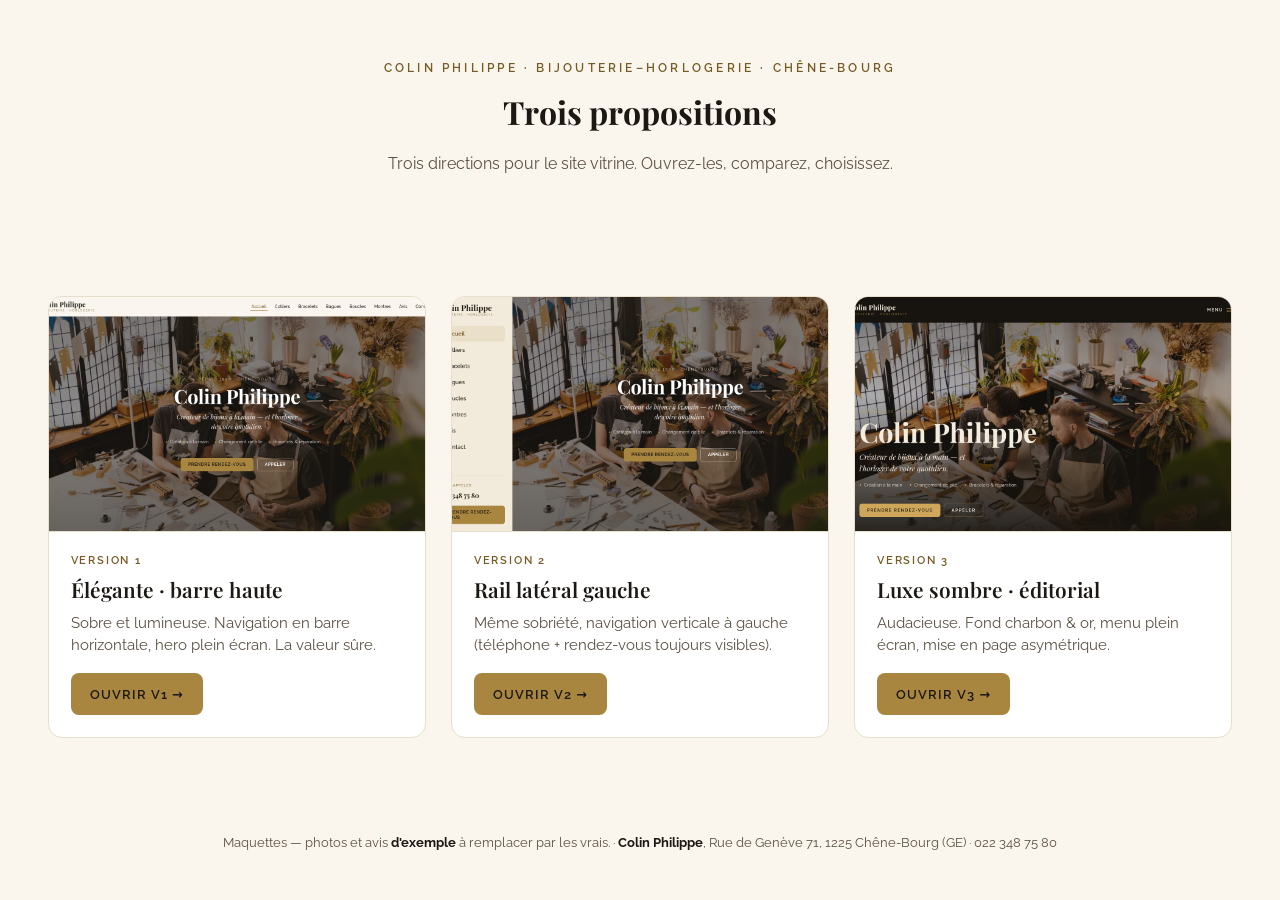
==== index.html @ ff1691e8 "Page d'accueil racine : 3 propositions avec aperçus + lien vers chaque version. V3 : menu plein écra" ====
<!DOCTYPE html>
<html lang="fr">
<head>
  <meta charset="UTF-8">
  <meta name="viewport" content="width=device-width, initial-scale=1">
  <title>Colin Philippe — 3 propositions de site vitrine</title>
  <meta name="description" content="Trois maquettes de site vitrine pour Colin Philippe, bijouterie-horlogerie à Chêne-Bourg (Genève).">
  <link rel="preconnect" href="https://fonts.googleapis.com">
  <link rel="preconnect" href="https://fonts.gstatic.com" crossorigin>
  <link href="https://fonts.googleapis.com/css2?family=Playfair+Display:wght@600;700&family=Raleway:wght@400;500;600&display=swap" rel="stylesheet">
  <style>
    :root{ --bg:#FAF6EE; --ink:#1C1813; --soft:#5A5144; --gold:#A9863F; --goldk:#775B24; --card:#fff; --line:#E7DECC; }
    *{box-sizing:border-box} html,body{margin:0}
    body{ font-family:"Raleway",system-ui,sans-serif; color:var(--ink); background:var(--bg); line-height:1.5;
      min-height:100vh; display:flex; flex-direction:column; padding:clamp(1.5rem,4vw,3rem); }
    a{color:var(--goldk);text-decoration:none}
    header{text-align:center; margin-bottom:clamp(1.5rem,4vh,2.5rem)}
    .kick{font-size:.72rem;letter-spacing:.28em;text-transform:uppercase;color:var(--goldk);font-weight:600}
    h1{font-family:"Playfair Display",serif; font-weight:700; font-size:clamp(2rem,1.4rem+2.4vw,3.25rem); margin:.4rem 0 .2rem}
    .sub{color:var(--soft); font-size:clamp(1rem,.95rem+.3vw,1.15rem)}
    .grid{ flex:1; display:grid; gap:clamp(1rem,2vw,1.75rem); grid-template-columns:repeat(3,1fr); align-content:center; max-width:1200px; margin:0 auto; width:100% }
    .card{ background:var(--card); border:1px solid var(--line); border-radius:14px; overflow:hidden; display:flex; flex-direction:column;
      transition:box-shadow .18s ease, transform .18s ease }
    .card:hover{ box-shadow:0 16px 40px rgba(28,24,19,.14); transform:translateY(-4px) }
    .card__img{ display:block; aspect-ratio:16/10; overflow:hidden; background:var(--line); border-bottom:1px solid var(--line) }
    .card__img img{ width:100%; height:100%; object-fit:cover; display:block }
    .card__body{ padding:1.25rem 1.35rem 1.4rem; display:flex; flex-direction:column; flex:1 }
    .tag{ font-size:.7rem;letter-spacing:.16em;text-transform:uppercase;color:var(--goldk);font-weight:600 }
    .card h2{ font-family:"Playfair Display",serif; font-weight:600; font-size:1.3rem; margin:.35rem 0 .4rem }
    .card p{ color:var(--soft); font-size:.92rem; margin:0 0 1.1rem; flex:1 }
    .btn{ align-self:flex-start; background:var(--gold); color:#1C1813; font-weight:600; font-size:.8rem; letter-spacing:.08em; text-transform:uppercase;
      padding:.7rem 1.2rem; border-radius:8px; transition:background .15s ease }
    .btn:hover{ background:#8f7134; color:#fff }
    footer{ text-align:center; margin-top:clamp(1.25rem,3vh,2rem); color:var(--soft); font-size:.8rem }
    footer b{color:var(--ink)}
    @media(max-width:820px){ .grid{grid-template-columns:1fr; max-width:460px} .card__img{aspect-ratio:16/9} }
  </style>
</head>
<body>
  <header>
    <p class="kick">Colin Philippe · Bijouterie–Horlogerie · Chêne-Bourg</p>
    <h1>Trois propositions</h1>
    <p class="sub">Trois directions pour le site vitrine. Ouvrez-les, comparez, choisissez.</p>
  </header>

  <main class="grid">
    <article class="card">
      <a class="card__img" href="v1-elegant-topnav/index.html"><img src="previews/v1.png" alt="Aperçu de la version 1"></a>
      <div class="card__body">
        <span class="tag">Version 1</span>
        <h2>Élégante · barre haute</h2>
        <p>Sobre et lumineuse. Navigation en barre horizontale, hero plein écran. La valeur sûre.</p>
        <a class="btn" href="v1-elegant-topnav/index.html">Ouvrir V1 →</a>
      </div>
    </article>
    <article class="card">
      <a class="card__img" href="v2-sidebar/index.html"><img src="previews/v2.png" alt="Aperçu de la version 2"></a>
      <div class="card__body">
        <span class="tag">Version 2</span>
        <h2>Rail latéral gauche</h2>
        <p>Même sobriété, navigation verticale à gauche (téléphone + rendez-vous toujours visibles).</p>
        <a class="btn" href="v2-sidebar/index.html">Ouvrir V2 →</a>
      </div>
    </article>
    <article class="card">
      <a class="card__img" href="v3-creative/index.html"><img src="previews/v3.png" alt="Aperçu de la version 3"></a>
      <div class="card__body">
        <span class="tag">Version 3</span>
        <h2>Luxe sombre · éditorial</h2>
        <p>Audacieuse. Fond charbon &amp; or, menu plein écran, mise en page asymétrique.</p>
        <a class="btn" href="v3-creative/index.html">Ouvrir V3 →</a>
      </div>
    </article>
  </main>

  <footer>
    Maquettes — photos et avis <b>d'exemple</b> à remplacer par les vrais. · <b>Colin Philippe</b>, Rue de Genève 71, 1225 Chêne-Bourg (GE) · 022 348 75 80
  </footer>
</body>
</html>
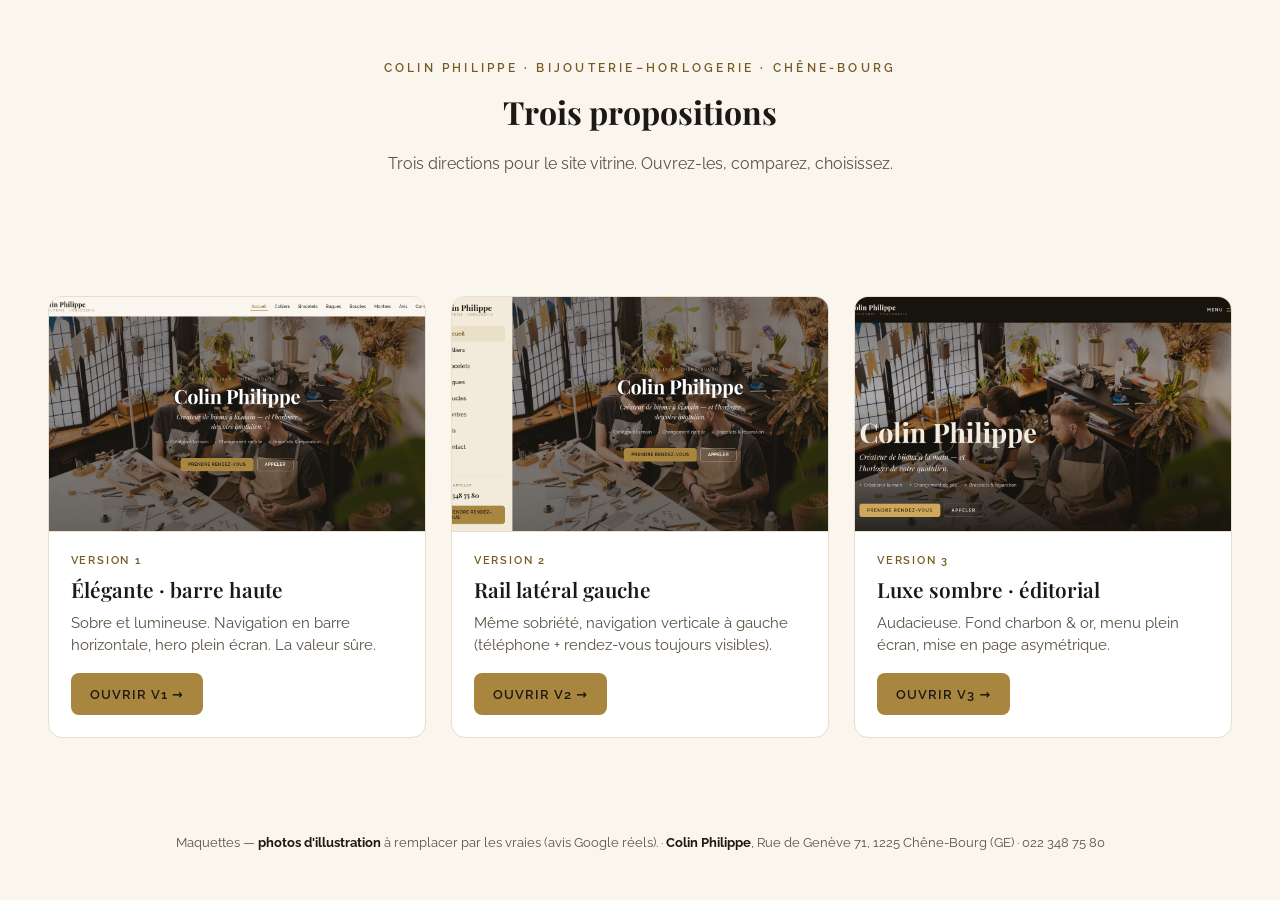
==== commit 7baf8740: "Audit multi-agent (a11y/layout/design/contenu) + correctifs des 3 sites Layout / zéro-scroll: - V1: " ====
--- a/index.html
+++ b/index.html
@@ -74,7 +74,7 @@
   </main>
 
   <footer>
-    Maquettes — photos et avis <b>d'exemple</b> à remplacer par les vrais. · <b>Colin Philippe</b>, Rue de Genève 71, 1225 Chêne-Bourg (GE) · 022 348 75 80
+    Maquettes — <b>photos d'illustration</b> à remplacer par les vraies (avis Google réels). · <b>Colin Philippe</b>, Rue de Genève 71, 1225 Chêne-Bourg (GE) · 022 348 75 80
   </footer>
 </body>
 </html>
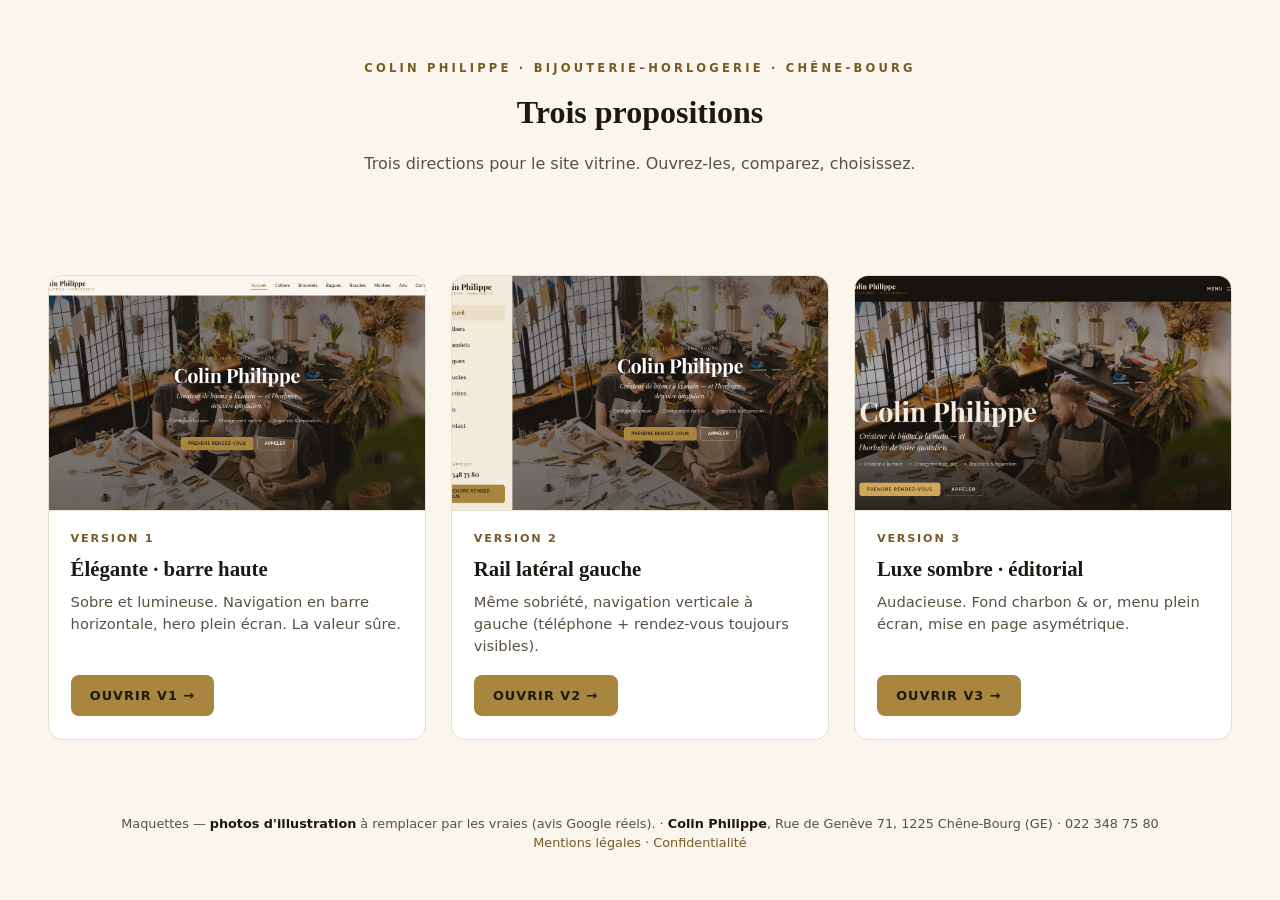
==== commit f8ecce21: "Analytics GoatCounter (sans cookies) sur les 3 sites + racine Snippet gc.zgo.at ajouté avant </body>" ====
--- a/index.html
+++ b/index.html
@@ -4,11 +4,31 @@
   <meta charset="UTF-8">
   <meta name="viewport" content="width=device-width, initial-scale=1">
   <title>Colin Philippe — 3 propositions de site vitrine</title>
-  <meta name="description" content="Trois maquettes de site vitrine pour Colin Philippe, bijouterie-horlogerie à Chêne-Bourg (Genève).">
-  <link rel="preconnect" href="https://fonts.googleapis.com">
-  <link rel="preconnect" href="https://fonts.gstatic.com" crossorigin>
-  <link href="https://fonts.googleapis.com/css2?family=Playfair+Display:wght@600;700&family=Raleway:wght@400;500;600&display=swap" rel="stylesheet">
+  <meta name="description" content="Trois directions pour le site vitrine de Colin Philippe, bijouterie-horlogerie à Chêne-Bourg (Genève). Ouvrez, comparez, choisissez.">
+  <link rel="canonical" href="https://sky1241.github.io/philippe-colin-bijouterie/">
+  <meta name="theme-color" content="#FAF6EE">
+  <link rel="icon" href="shared/favicon.svg" type="image/svg+xml">
+  <link rel="icon" type="image/png" sizes="32x32" href="shared/icon-32.png">
+  <link rel="apple-touch-icon" href="shared/apple-touch-icon.png">
+  <link rel="manifest" href="site.webmanifest">
+  <meta property="og:type" content="website">
+  <meta property="og:locale" content="fr_CH">
+  <meta property="og:site_name" content="Colin Philippe — Bijouterie-Horlogerie">
+  <meta property="og:title" content="Colin Philippe — 3 propositions de site vitrine">
+  <meta property="og:description" content="Trois directions pour le site vitrine de Colin Philippe (Chêne-Bourg · Genève). Ouvrez, comparez, choisissez.">
+  <meta property="og:url" content="https://sky1241.github.io/philippe-colin-bijouterie/">
+  <meta property="og:image" content="https://images.pexels.com/photos/7167035/pexels-photo-7167035.jpeg?auto=compress&amp;cs=tinysrgb&amp;w=1200&amp;h=630&amp;fit=crop">
+  <meta property="og:image:width" content="1200">
+  <meta property="og:image:height" content="630">
+  <meta name="twitter:card" content="summary_large_image">
+  <!-- Polices auto-hébergées (RGPD : aucun appel à Google Fonts) — voir @font-face ci-dessous -->
+
   <style>
+    @font-face{font-family:"Playfair Display";font-weight:600;font-style:normal;font-display:swap;src:url(fonts/playfair-600.woff2) format("woff2")}
+    @font-face{font-family:"Playfair Display";font-weight:700;font-style:normal;font-display:swap;src:url(fonts/playfair-700.woff2) format("woff2")}
+    @font-face{font-family:"Raleway";font-weight:400;font-style:normal;font-display:swap;src:url(fonts/raleway-400.woff2) format("woff2")}
+    @font-face{font-family:"Raleway";font-weight:500;font-style:normal;font-display:swap;src:url(fonts/raleway-500.woff2) format("woff2")}
+    @font-face{font-family:"Raleway";font-weight:600;font-style:normal;font-display:swap;src:url(fonts/raleway-600.woff2) format("woff2")}
     :root{ --bg:#FAF6EE; --ink:#1C1813; --soft:#5A5144; --gold:#A9863F; --goldk:#775B24; --card:#fff; --line:#E7DECC; }
     *{box-sizing:border-box} html,body{margin:0}
     body{ font-family:"Raleway",system-ui,sans-serif; color:var(--ink); background:var(--bg); line-height:1.5;
@@ -75,6 +95,9 @@
 
   <footer>
     Maquettes — <b>photos d'illustration</b> à remplacer par les vraies (avis Google réels). · <b>Colin Philippe</b>, Rue de Genève 71, 1225 Chêne-Bourg (GE) · 022 348 75 80
+    <br><a href="mentions-legales.html">Mentions légales</a> · <a href="confidentialite.html">Confidentialité</a>
   </footer>
+  <!-- Analytics GoatCounter — sans cookies, respectueux de la vie privée -->
+  <script data-goatcounter="https://colinphilippe.goatcounter.com/count" async src="//gc.zgo.at/count.js"></script>
 </body>
 </html>
